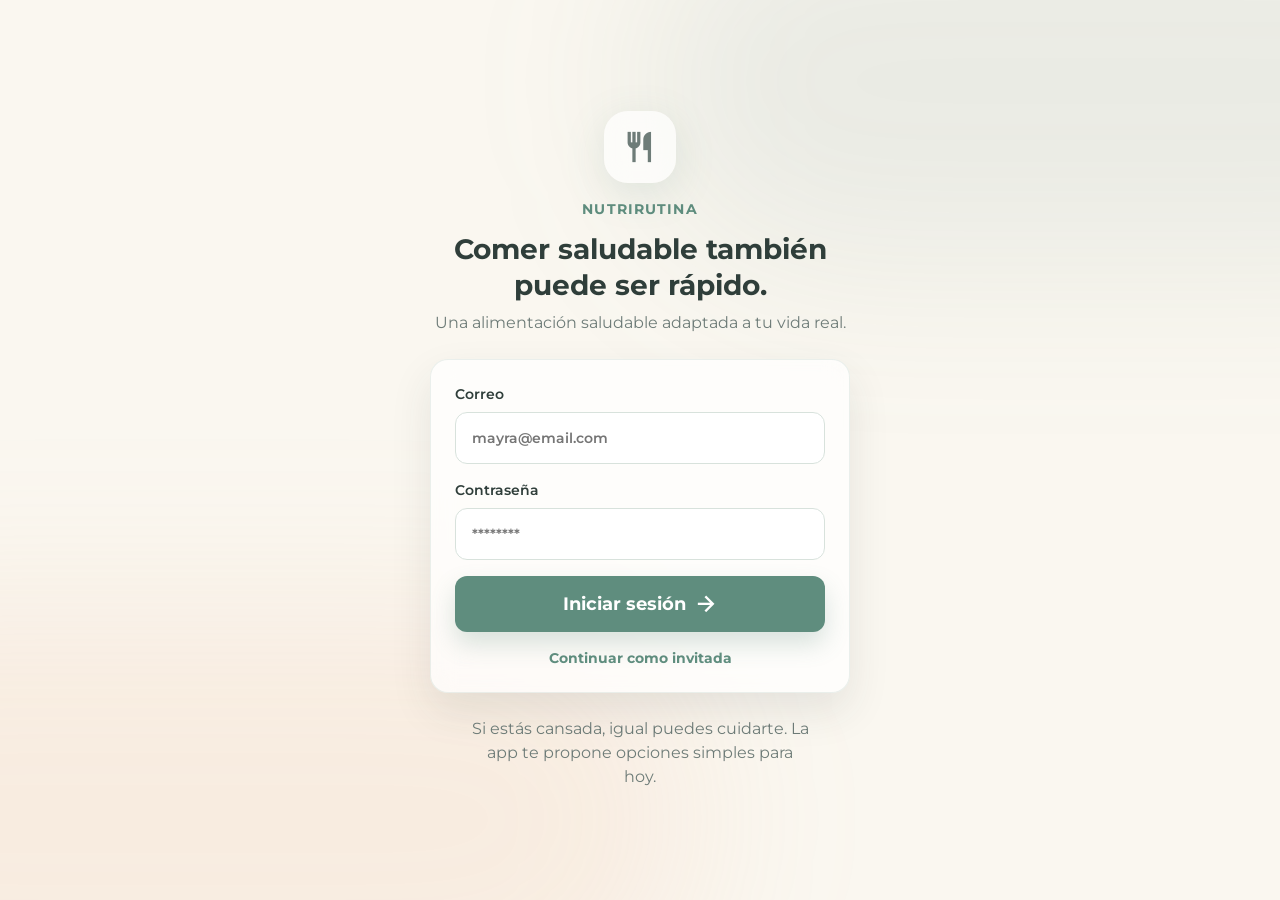
==== index.html @ 07bdbfdc "prototipo inicial" ====
<!DOCTYPE html>
<html lang="es">
<head>
  <meta charset="utf-8">
  <meta name="viewport" content="width=device-width, initial-scale=1.0">
  <title>NutriRutina - Iniciar sesi&oacute;n</title>
  <link rel="preconnect" href="https://fonts.googleapis.com">
  <link rel="preconnect" href="https://fonts.gstatic.com" crossorigin>
  <link href="https://fonts.googleapis.com/css2?family=Montserrat:wght@400;500;600;700&display=swap" rel="stylesheet">
  <link href="https://fonts.googleapis.com/css2?family=Material+Symbols+Outlined:wght,FILL@100..700,0..1&display=swap" rel="stylesheet">
  <link rel="stylesheet" href="./styles/base.css">
  <link rel="stylesheet" href="./styles/login.css">
</head>
<body class="login-page">
  <div class="login-background" aria-hidden="true">
    <span></span>
    <span></span>
  </div>

  <main class="login-shell" aria-labelledby="login-title">
    <section class="login-brand">
      <div class="login-logo" aria-hidden="true">
        <span class="material-symbols-outlined">restaurant</span>
      </div>
      <p>NutriRutina</p>
      <h1 id="login-title">Comer saludable tambi&eacute;n puede ser r&aacute;pido.</h1>
      <span>Una alimentaci&oacute;n saludable adaptada a tu vida real.</span>
    </section>

    <form class="login-card" data-login-form>
      <label>
        Correo
        <input type="email" name="email" placeholder="mayra@email.com" autocomplete="email">
      </label>

      <label>
        Contrase&ntilde;a
        <input type="password" name="password" placeholder="********" autocomplete="current-password">
      </label>

      <button class="login-button" type="submit">
        Iniciar sesi&oacute;n
        <span class="material-symbols-outlined" aria-hidden="true">arrow_forward</span>
      </button>

      <a class="guest-link" href="./bienvenida.html">Continuar como invitada</a>
    </form>

    <p class="login-footnote">Si est&aacute;s cansada, igual puedes cuidarte. La app te propone opciones simples para hoy.</p>
  </main>

  <script src="./scripts/login.js"></script>
</body>
</html>
---- styles/base.css ----
:root {
  --color-primary: #5f8d7e;
  --color-primary-light: #a8d5c2;
  --color-on-primary: #ffffff;
  --color-background: #faf7f0;
  --color-on-background: #2f3e3a;
  --color-on-surface: #2d3436;
  --color-on-surface-variant: #6e7c78;
  --color-secondary: #f2a97e;
  --color-soft-secondary: #e9edc9;
  --color-on-secondary: #4f5d3d;
  --color-tertiary: #f2a97e;
  --color-on-tertiary: #ffffff;
  --color-surface-container: #f3f1ea;
  --color-surface-variant: #f3f4f1;
  --color-surface: #ffffff;
  --color-outline: #d8e2dc;
  --color-outline-soft: #f0f0f0;
  --color-neutral-light: #e6ece8;
  --color-selected-light: #eef6f1;
  --color-soft-bg: #eef6f1;
  --font-family: "Montserrat", system-ui, -apple-system, BlinkMacSystemFont, "Segoe UI", sans-serif;
  --space-xs: 4px;
  --space-base: 8px;
  --space-sm: 12px;
  --space-gutter: 16px;
  --space-margin-mobile: 20px;
  --space-md: 24px;
  --space-lg: 40px;
  --space-xl: 64px;
  --radius-lg: 8px;
  --radius-xl: 12px;
  --shadow-soft: 0 10px 40px rgba(95, 141, 126, 0.15);
  --bottom-nav-height: 76px;
}

* {
  box-sizing: border-box;
}

html {
  min-height: 100%;
}

body {
  min-height: 100dvh;
  margin: 0;
  background: var(--color-background);
  color: var(--color-on-background);
  font-family: var(--font-family);
  -webkit-tap-highlight-color: transparent;
}

button,
a {
  font: inherit;
}

button {
  border: 0;
}

a {
  color: inherit;
  text-decoration: none;
}

body.has-bottom-nav {
  padding-bottom: calc(var(--bottom-nav-height) + env(safe-area-inset-bottom) + 28px) !important;
}

.screen {
  position: relative;
  display: flex;
  min-height: max(884px, 100dvh);
  align-items: center;
  justify-content: center;
  overflow: hidden;
  padding: var(--space-margin-mobile);
}

.material-symbols-outlined {
  display: inline-flex;
  align-items: center;
  justify-content: center;
  font-size: 1.35em;
  font-variation-settings:
    "FILL" 0,
    "wght" 500,
    "GRAD" 0,
    "opsz" 24;
  line-height: 1;
}

.fade-in-up {
  animation: fade-in-up 700ms cubic-bezier(0.16, 1, 0.3, 1) var(--delay, 0ms) both;
}

.app-bottom-nav {
  position: fixed;
  right: 0;
  bottom: 0;
  left: 0;
  z-index: 100;
  display: flex;
  justify-content: center;
  padding: 8px var(--space-margin-mobile) calc(8px + env(safe-area-inset-bottom));
  background: linear-gradient(to top, rgba(250, 247, 240, 0.98), rgba(250, 247, 240, 0));
  pointer-events: none;
}

.app-bottom-nav__inner {
  display: grid;
  width: 100%;
  max-width: 720px;
  min-height: var(--bottom-nav-height);
  grid-template-columns: repeat(5, minmax(0, 1fr));
  align-items: center;
  gap: 2px;
  padding: 6px 8px;
  border: 1px solid rgba(216, 226, 220, 0.7);
  border-radius: 20px 20px 0 0;
  background: rgba(255, 255, 255, 0.94);
  box-shadow: 0 -8px 28px rgba(47, 62, 58, 0.1);
  backdrop-filter: blur(14px);
  pointer-events: auto;
}

.app-bottom-nav__item {
  display: flex;
  min-width: 0;
  height: 56px;
  flex-direction: column;
  align-items: center;
  justify-content: center;
  gap: 3px;
  border-radius: 14px;
  color: rgba(47, 62, 58, 0.48);
  font-size: 11px;
  font-weight: 600;
  line-height: 14px;
  text-align: center;
  transition: background-color 160ms ease, color 160ms ease, transform 160ms ease;
}

.app-bottom-nav__item .material-symbols-outlined {
  width: 24px;
  height: 24px;
  font-size: 22px;
}

.app-bottom-nav__item.is-active {
  color: var(--color-primary);
}

.app-bottom-nav__item.is-active .material-symbols-outlined {
  font-variation-settings:
    "FILL" 1,
    "wght" 600,
    "GRAD" 0,
    "opsz" 24;
}

.app-bottom-nav__item:active {
  transform: scale(0.94);
}

@media (max-width: 360px) {
  .app-bottom-nav {
    padding-inline: var(--space-sm);
  }

  .app-bottom-nav__inner {
    padding-inline: 6px;
  }

  .app-bottom-nav__item {
    font-size: 10px;
  }
}

@keyframes fade-in-up {
  from {
    opacity: 0;
    transform: translateY(24px);
  }

  to {
    opacity: 1;
    transform: translateY(0);
  }
}

@media (prefers-reduced-motion: reduce) {
  *,
  *::before,
  *::after {
    animation-duration: 1ms !important;
    animation-iteration-count: 1 !important;
    scroll-behavior: auto !important;
    transition-duration: 1ms !important;
  }
}
---- styles/login.css ----
.login-page {
  position: relative;
  display: flex;
  min-height: max(884px, 100dvh);
  align-items: center;
  justify-content: center;
  overflow: hidden;
  padding: var(--space-margin-mobile);
  background: var(--color-background);
}

.login-background {
  position: fixed;
  inset: 0;
  z-index: -1;
  overflow: hidden;
  pointer-events: none;
}

.login-background span {
  position: absolute;
  display: block;
  border-radius: 999px;
  filter: blur(86px);
}

.login-background span:first-child {
  top: -12%;
  right: -22%;
  width: 72%;
  height: 42%;
  background: rgba(95, 141, 126, 0.1);
}

.login-background span:last-child {
  bottom: -14%;
  left: -24%;
  width: 78%;
  height: 46%;
  background: rgba(242, 169, 126, 0.14);
}

.login-shell {
  width: 100%;
  max-width: 420px;
}

.login-brand {
  margin-bottom: var(--space-md);
  text-align: center;
}

.login-logo {
  display: inline-grid;
  width: 72px;
  height: 72px;
  place-items: center;
  margin-bottom: var(--space-gutter);
  border-radius: 24px;
  background: rgba(255, 255, 255, 0.68);
  color: var(--color-primary);
  box-shadow: var(--shadow-soft);
  backdrop-filter: blur(12px);
}

.login-logo .material-symbols-outlined {
  font-size: 36px;
}

.login-brand p {
  margin: 0 0 var(--space-sm);
  color: var(--color-primary);
  font-size: 14px;
  font-weight: 700;
  letter-spacing: 0.08em;
  line-height: 20px;
  text-transform: uppercase;
}

.login-brand h1 {
  margin: 0 0 var(--space-base);
  color: var(--color-on-background);
  font-size: 28px;
  font-weight: 700;
  line-height: 36px;
}

.login-brand span,
.login-footnote {
  color: var(--color-on-surface-variant);
  font-size: 16px;
  line-height: 24px;
}

.login-card {
  display: flex;
  flex-direction: column;
  gap: var(--space-gutter);
  padding: var(--space-md);
  border: 1px solid rgba(95, 141, 126, 0.12);
  border-radius: 18px;
  background: rgba(255, 255, 255, 0.72);
  box-shadow: 0 18px 42px rgba(47, 62, 58, 0.1);
  backdrop-filter: blur(12px);
}

.login-card label {
  display: flex;
  flex-direction: column;
  gap: var(--space-base);
  color: var(--color-on-background);
  font-size: 14px;
  font-weight: 600;
  line-height: 20px;
}

.login-card input {
  width: 100%;
  min-height: 52px;
  padding: 0 var(--space-gutter);
  border: 1px solid var(--color-outline);
  border-radius: var(--radius-xl);
  background: var(--color-surface);
  color: var(--color-on-background);
  font: inherit;
}

.login-card input:focus {
  border-color: var(--color-primary);
  outline: 3px solid rgba(95, 141, 126, 0.16);
}

.login-button {
  display: inline-flex;
  min-height: 56px;
  align-items: center;
  justify-content: center;
  gap: var(--space-base);
  border-radius: var(--radius-xl);
  background: var(--color-primary);
  color: var(--color-on-primary);
  cursor: pointer;
  font-size: 18px;
  font-weight: 700;
  line-height: 28px;
  box-shadow: 0 12px 24px rgba(95, 141, 126, 0.24);
}

.guest-link {
  color: var(--color-primary);
  font-size: 14px;
  font-weight: 700;
  line-height: 20px;
  text-align: center;
}

.login-footnote {
  max-width: 340px;
  margin: var(--space-md) auto 0;
  text-align: center;
}
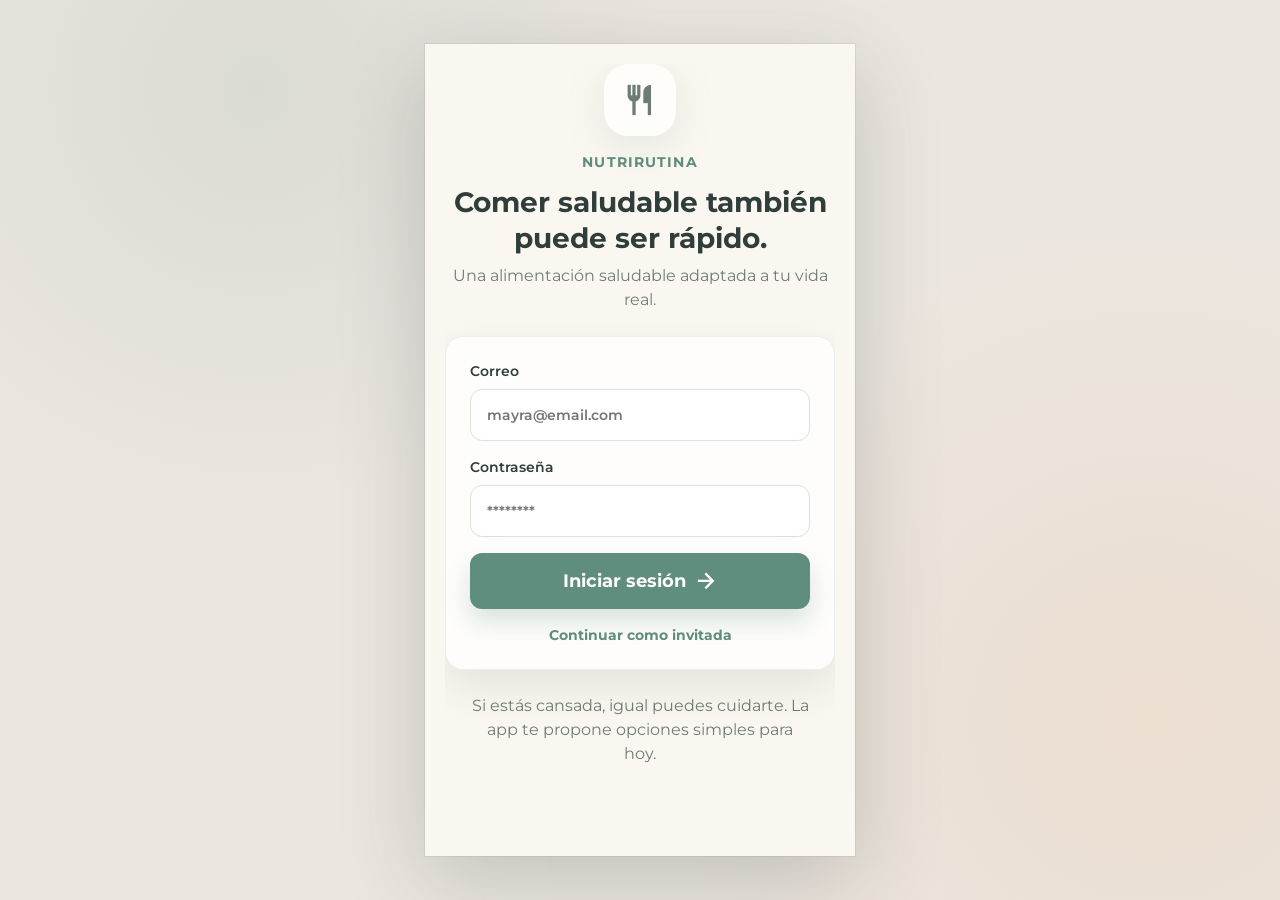
==== commit a220b10a: "ajuste de pantall" ====
--- a/index.html
+++ b/index.html
@@ -1,4 +1,4 @@
-<!DOCTYPE html>
+﻿<!DOCTYPE html>
 <html lang="es">
 <head>
   <meta charset="utf-8">
@@ -48,7 +48,7 @@
 
     <p class="login-footnote">Si est&aacute;s cansada, igual puedes cuidarte. La app te propone opciones simples para hoy.</p>
   </main>
-
+  <script src="./scripts/prototype-shell.js"></script>
   <script src="./scripts/login.js"></script>
 </body>
 </html>
--- a/styles/base.css
+++ b/styles/base.css
@@ -32,6 +32,8 @@
   --radius-xl: 12px;
   --shadow-soft: 0 10px 40px rgba(95, 141, 126, 0.15);
   --bottom-nav-height: 76px;
+  --prototype-mobile-width: 430px;
+  --prototype-mobile-height: min(812px, calc(100dvh - 48px));
 }
 
 * {
@@ -67,6 +69,162 @@
 
 body.has-bottom-nav {
   padding-bottom: calc(var(--bottom-nav-height) + env(safe-area-inset-bottom) + 28px) !important;
+}
+
+body.shopping-page.has-bottom-nav {
+  padding-bottom: calc(var(--bottom-nav-height) + env(safe-area-inset-bottom) + 124px) !important;
+}
+
+body.prototype-shell-enabled {
+  display: flex;
+  min-height: 100dvh;
+  align-items: center;
+  justify-content: center;
+  overflow: hidden;
+  padding: 0 !important;
+  background: var(--color-background);
+}
+
+.prototype-shell {
+  position: relative;
+  width: 100vw;
+  height: 100dvh;
+  min-height: 0 !important;
+  overflow-x: hidden;
+  overflow-y: hidden;
+  background: var(--color-background);
+  transform: translateZ(0);
+}
+
+.prototype-scroll {
+  position: relative;
+  width: 100%;
+  height: 100%;
+  overflow-x: hidden;
+  overflow-y: auto;
+  background: inherit;
+  scrollbar-width: thin;
+}
+
+.prototype-shell.screen,
+.prototype-shell.flow-page,
+.prototype-shell.objectives-page,
+.prototype-shell.dashboard-page,
+.prototype-shell.recommendation-page,
+.prototype-shell.weekly-plan-page,
+.prototype-shell.fatigue-page,
+.prototype-shell.shopping-page,
+.prototype-shell.progress-page,
+.prototype-shell.profile-page,
+.prototype-shell.login-page {
+  min-height: 0 !important;
+}
+
+.prototype-shell.has-bottom-nav,
+.prototype-shell.dashboard-page,
+.prototype-shell.weekly-plan-page,
+.prototype-shell.fatigue-page,
+.prototype-shell.progress-page,
+.prototype-shell.profile-page,
+.prototype-shell.recommendation-page {
+  padding-bottom: 0 !important;
+}
+
+.prototype-shell.has-bottom-nav .prototype-scroll,
+.prototype-shell.dashboard-page .prototype-scroll,
+.prototype-shell.weekly-plan-page .prototype-scroll,
+.prototype-shell.fatigue-page .prototype-scroll,
+.prototype-shell.progress-page .prototype-scroll,
+.prototype-shell.profile-page .prototype-scroll,
+.prototype-shell.recommendation-page .prototype-scroll {
+  padding-bottom: calc(var(--bottom-nav-height) + 32px) !important;
+}
+
+.prototype-shell.shopping-page {
+  padding-bottom: 0 !important;
+}
+
+.prototype-shell.shopping-page .prototype-scroll {
+  padding-bottom: calc(var(--bottom-nav-height) + 152px) !important;
+}
+
+.prototype-shell.flow-page {
+  padding-bottom: 0 !important;
+}
+
+.prototype-shell.flow-page .prototype-scroll {
+  padding-bottom: 112px !important;
+}
+
+.prototype-shell .app-bottom-nav,
+.prototype-shell .bottom-action {
+  position: absolute !important;
+  right: 0 !important;
+  bottom: 0 !important;
+  left: 0 !important;
+  width: 100% !important;
+  max-width: 100% !important;
+  transform: none !important;
+}
+
+.prototype-shell .app-bottom-nav {
+  padding-right: 0 !important;
+  padding-left: 0 !important;
+}
+
+.prototype-shell .app-bottom-nav__inner {
+  max-width: 100% !important;
+}
+
+.prototype-shell .recommendation-header {
+  position: absolute !important;
+  top: 0 !important;
+  right: 0 !important;
+  left: 0 !important;
+  width: 100% !important;
+  max-width: 100% !important;
+  transform: none !important;
+}
+
+.prototype-shell .shopping-summary {
+  position: absolute !important;
+  right: 20px !important;
+  bottom: var(--bottom-nav-height) !important;
+  left: 20px !important;
+  width: calc(100% - 40px) !important;
+  max-width: calc(100% - 40px) !important;
+  transform: none !important;
+}
+
+.prototype-shell .background-shapes,
+.prototype-shell .login-background,
+.prototype-shell .mesh-background {
+  right: 0 !important;
+  left: 0 !important;
+  width: 100% !important;
+  max-width: 100% !important;
+  transform: none !important;
+}
+
+.prototype-shell .objectives-content {
+  min-height: 100% !important;
+  justify-content: flex-start !important;
+}
+
+.prototype-shell .objectives-grid,
+.prototype-shell .objective-images,
+.prototype-shell .time-grid,
+.prototype-shell .profile-grid,
+.prototype-shell .energy-list {
+  grid-template-columns: 1fr !important;
+}
+
+.prototype-shell .objective-image-card-secondary {
+  display: none !important;
+}
+
+.prototype-shell .objective-card {
+  min-height: auto !important;
 }
 
 .screen {
@@ -179,6 +337,169 @@
   }
 }
 
+@media (min-width: 520px) {
+  html {
+    height: 100dvh;
+    min-height: 100%;
+    overflow: hidden;
+  }
+
+  body.prototype-shell-enabled {
+    padding: 24px !important;
+    background:
+      radial-gradient(circle at 20% 10%, rgba(95, 141, 126, 0.12), transparent 32%),
+      radial-gradient(circle at 90% 80%, rgba(242, 169, 126, 0.14), transparent 36%),
+      #ebe6df;
+  }
+
+  .prototype-shell {
+    width: min(var(--prototype-mobile-width), 100vw);
+    height: var(--prototype-mobile-height);
+    box-shadow: 0 0 0 1px rgba(47, 62, 58, 0.08), 0 24px 80px rgba(47, 62, 58, 0.22);
+  }
+
+  body.prototype-shell-enabled.has-bottom-nav,
+  body.prototype-shell-enabled.shopping-page.has-bottom-nav {
+    padding-bottom: 24px !important;
+  }
+
+  .prototype-shell.has-bottom-nav,
+  .prototype-shell.dashboard-page,
+  .prototype-shell.weekly-plan-page,
+  .prototype-shell.fatigue-page,
+  .prototype-shell.progress-page,
+  .prototype-shell.profile-page,
+  .prototype-shell.recommendation-page {
+    padding-bottom: 0 !important;
+  }
+
+  .prototype-shell.has-bottom-nav .prototype-scroll,
+  .prototype-shell.dashboard-page .prototype-scroll,
+  .prototype-shell.weekly-plan-page .prototype-scroll,
+  .prototype-shell.fatigue-page .prototype-scroll,
+  .prototype-shell.progress-page .prototype-scroll,
+  .prototype-shell.profile-page .prototype-scroll,
+  .prototype-shell.recommendation-page .prototype-scroll {
+    padding-bottom: calc(var(--bottom-nav-height) + 32px) !important;
+  }
+
+  .prototype-shell.shopping-page {
+    padding-bottom: 0 !important;
+  }
+
+  .prototype-shell.shopping-page .prototype-scroll {
+    padding-bottom: calc(var(--bottom-nav-height) + 152px) !important;
+  }
+
+  .prototype-shell.flow-page {
+    padding-bottom: 0 !important;
+  }
+
+  .prototype-shell.flow-page .prototype-scroll {
+    padding-bottom: 112px !important;
+  }
+
+  .prototype-shell .app-bottom-nav,
+  .prototype-shell .bottom-action {
+    position: absolute !important;
+    right: 0 !important;
+    bottom: 0 !important;
+    left: 0 !important;
+    width: 100% !important;
+    max-width: 100% !important;
+    transform: none !important;
+  }
+
+  .prototype-shell .app-bottom-nav {
+    padding-right: 0 !important;
+    padding-left: 0 !important;
+  }
+
+  .prototype-shell .app-bottom-nav__inner {
+    max-width: 100% !important;
+  }
+
+  .prototype-shell .recommendation-header {
+    position: absolute !important;
+    top: 0 !important;
+    right: 0 !important;
+    left: 0 !important;
+    width: 100% !important;
+    max-width: 100% !important;
+    transform: none !important;
+  }
+
+  .prototype-shell .shopping-summary {
+    position: absolute !important;
+    right: 20px !important;
+    bottom: var(--bottom-nav-height) !important;
+    left: 20px !important;
+    width: calc(100% - 40px) !important;
+    max-width: calc(100% - 40px) !important;
+    transform: none !important;
+  }
+
+  .prototype-shell .background-shapes,
+  .prototype-shell .login-background,
+  .prototype-shell .mesh-background {
+    position: absolute !important;
+    right: 0 !important;
+    left: 0 !important;
+    width: 100% !important;
+    max-width: 100% !important;
+    transform: none !important;
+  }
+
+  .screen,
+  .flow-page,
+  .objectives-page,
+  .dashboard-page,
+  .recommendation-page,
+  .weekly-plan-page,
+  .fatigue-page,
+  .shopping-page,
+  .progress-page,
+  .profile-page,
+  .login-page {
+    min-height: 100% !important;
+  }
+
+  .objectives-content {
+    min-height: 100% !important;
+    justify-content: flex-start !important;
+  }
+
+  .objectives-grid,
+  .objective-images,
+  .time-grid,
+  .profile-grid,
+  .energy-list {
+    grid-template-columns: 1fr !important;
+  }
+
+  .objective-image-card-secondary {
+    display: none !important;
+  }
+
+  .objectives-header h1,
+  .intro-section h1,
+  .profile-header h1,
+  .weekly-title-group h1,
+  .profile-greeting h1 {
+    font-size: 28px !important;
+    line-height: 36px !important;
+  }
+
+  .objective-card {
+    min-height: auto !important;
+  }
+
+  .objective-images,
+  .continue-area {
+    margin-top: var(--space-lg) !important;
+  }
+}
+
 @keyframes fade-in-up {
   from {
     opacity: 0;
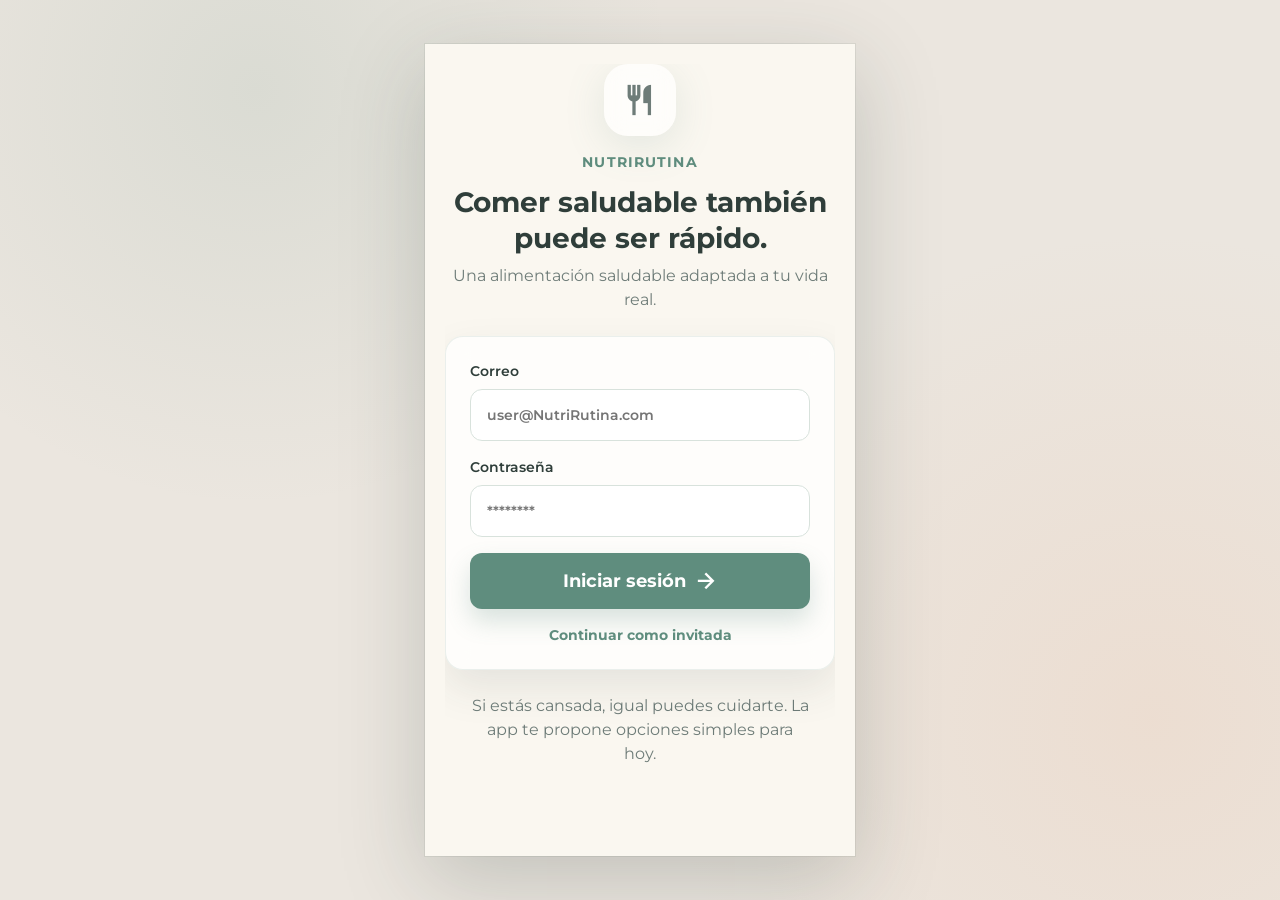
==== commit 112e008e: "mejora de  interfaces" ====
--- a/index.html
+++ b/index.html
@@ -30,7 +30,7 @@
     <form class="login-card" data-login-form>
       <label>
         Correo
-        <input type="email" name="email" placeholder="mayra@email.com" autocomplete="email">
+        <input type="email" name="email" placeholder="user@NutriRutina.com" autocomplete="email">
       </label>
 
       <label>
--- a/styles/base.css
+++ b/styles/base.css
@@ -67,6 +67,30 @@
   text-decoration: none;
 }
 
+button,
+a,
+[data-next-screen] {
+  touch-action: manipulation;
+}
+
+button:focus-visible,
+a:focus-visible,
+[role="link"]:focus-visible {
+  outline: 3px solid rgba(95, 141, 126, 0.28);
+  outline-offset: 3px;
+}
+
+button,
+[data-next-screen],
+.app-bottom-nav__item {
+  -webkit-user-select: none;
+  user-select: none;
+}
+
+[data-next-screen] {
+  cursor: pointer;
+}
+
 body.has-bottom-nav {
   padding-bottom: calc(var(--bottom-nav-height) + env(safe-area-inset-bottom) + 28px) !important;
 }
@@ -104,6 +128,12 @@
   overflow-y: auto;
   background: inherit;
   scrollbar-width: thin;
+}
+
+.prototype-scroll::after {
+  display: block;
+  height: 8px;
+  content: "";
 }
 
 .prototype-shell.screen,
@@ -211,9 +241,7 @@
   justify-content: flex-start !important;
 }
 
-.prototype-shell .objectives-grid,
 .prototype-shell .objective-images,
-.prototype-shell .time-grid,
 .prototype-shell .profile-grid,
 .prototype-shell .energy-list {
   grid-template-columns: 1fr !important;
@@ -225,6 +253,126 @@
 
 .prototype-shell .objective-card {
   min-height: auto !important;
+}
+
+.prototype-toast {
+  position: absolute;
+  right: 18px;
+  bottom: calc(var(--bottom-nav-height) + 18px);
+  left: 18px;
+  z-index: 140;
+  padding: 12px 14px;
+  border: 1px solid rgba(95, 141, 126, 0.18);
+  border-radius: 14px;
+  background: rgba(47, 62, 58, 0.94);
+  color: #ffffff;
+  font-size: 12px;
+  font-weight: 600;
+  line-height: 18px;
+  text-align: center;
+  opacity: 0;
+  pointer-events: none;
+  transform: translateY(10px);
+  transition: opacity 180ms ease, transform 180ms ease;
+}
+
+.prototype-toast.is-visible {
+  opacity: 1;
+  transform: translateY(0);
+}
+
+.bottom-action {
+  z-index: 110;
+  padding: 14px 16px;
+  border-top: 1px solid rgba(216, 226, 220, 0.72);
+  background: rgba(255, 255, 255, 0.94);
+  box-shadow: 0 -10px 24px rgba(47, 62, 58, 0.08);
+  backdrop-filter: blur(14px);
+}
+
+.motivation-strip {
+  display: flex;
+  align-items: center;
+  gap: var(--space-base);
+  padding: 10px 12px;
+  border: 1px solid rgba(95, 141, 126, 0.14);
+  border-radius: var(--radius-xl);
+  background: var(--color-soft-bg);
+  color: #4a6e62;
+  text-align: left;
+}
+
+.motivation-strip .material-symbols-outlined {
+  flex: 0 0 auto;
+  color: var(--color-primary);
+  font-size: 20px;
+}
+
+.motivation-strip strong {
+  font-size: 12px;
+  font-weight: 700;
+  line-height: 18px;
+}
+
+.summary-card,
+.meal-card,
+.featured-meal,
+.recipe-card,
+.alternative-card,
+.shopping-category,
+.quick-recipe-card,
+.weekly-meal-card,
+.progress-card,
+.profile-card,
+.objective-card,
+.time-card {
+  transition: border-color 180ms ease, box-shadow 180ms ease, transform 180ms ease;
+}
+
+.summary-card,
+.meal-card,
+.recipe-card,
+.alternative-card,
+.shopping-category,
+.quick-recipe-card,
+.weekly-meal-card,
+.progress-card,
+.profile-card {
+  box-shadow: 0 8px 24px rgba(47, 62, 58, 0.07) !important;
+}
+
+.meal-card:active,
+.featured-meal:active,
+.alternative-card:active,
+.quick-recipe-card:active,
+.weekly-meal-card:active,
+.profile-card:active,
+.objective-card:active,
+.time-card:active {
+  transform: scale(0.985);
+}
+
+.app-bottom-nav {
+  filter: drop-shadow(0 -8px 22px rgba(47, 62, 58, 0.08));
+}
+
+.app-bottom-nav__inner {
+  border-radius: 22px 22px 0 0;
+}
+
+.app-bottom-nav__item {
+  position: relative;
+}
+
+.app-bottom-nav__item.is-active::before {
+  position: absolute;
+  top: 4px;
+  width: 30px;
+  height: 3px;
+  border-radius: 999px;
+  background: currentColor;
+  content: "";
+  opacity: 0.55;
 }
 
 .screen {
